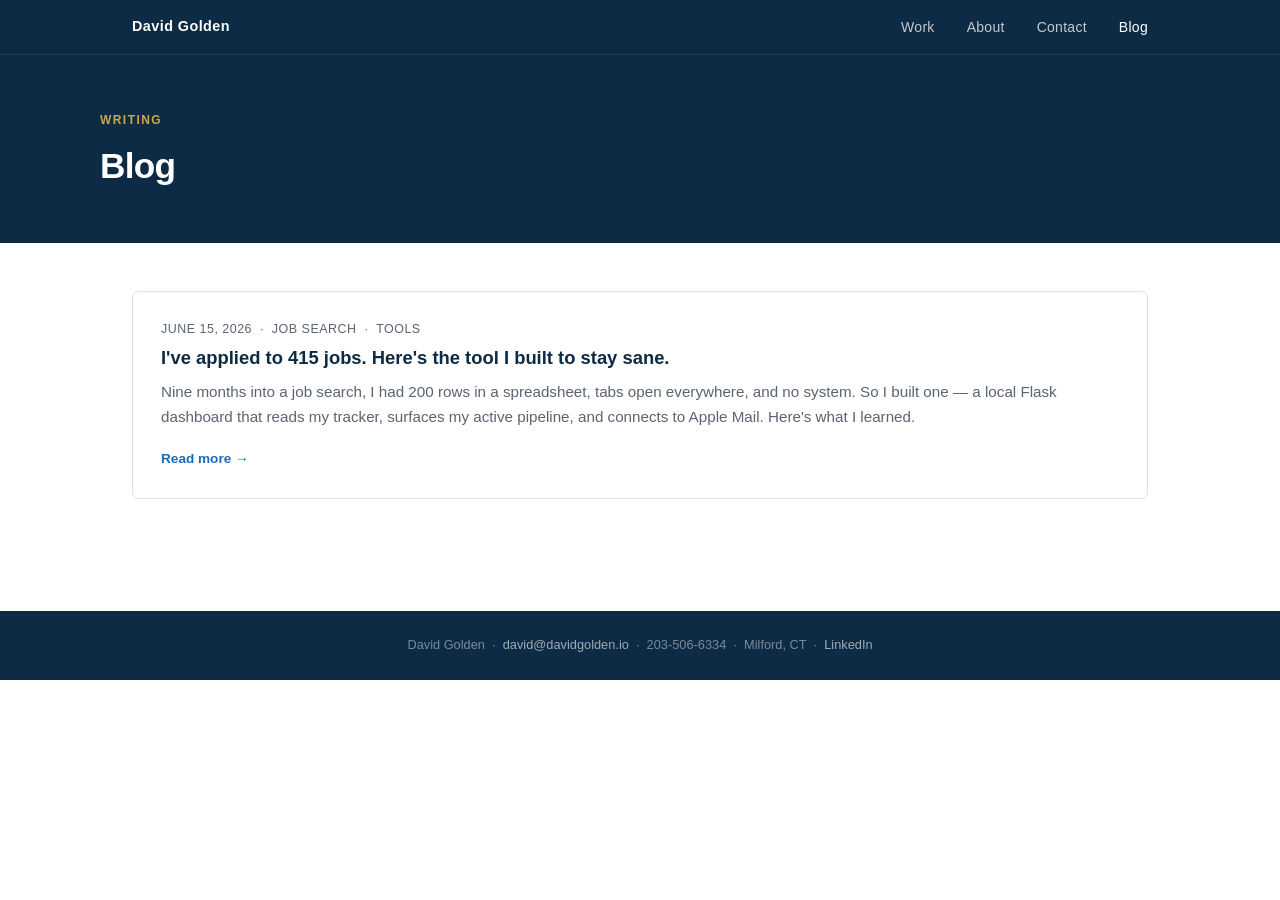
==== blog/index.html @ cab8aa8b "Add blog section with first post Blog index at /blog/, first post on the job search dashboard. Nav u" ====
<!DOCTYPE html>
<html lang="en">
<head>
  <meta charset="UTF-8" />
  <meta name="viewport" content="width=device-width, initial-scale=1.0" />
  <title>Blog — David Golden</title>
  <script async src="https://www.googletagmanager.com/gtag/js?id=G-X81694L2BY"></script>
  <script>
    window.dataLayer = window.dataLayer || [];
    function gtag(){dataLayer.push(arguments);}
    gtag('js', new Date());
    gtag('config', 'G-X81694L2BY');
  </script>
  <style>
    *, *::before, *::after { box-sizing: border-box; margin: 0; padding: 0; }

    :root {
      --navy:   #0D2B45;
      --blue:   #1A6BB5;
      --blue-lt:#EBF4FF;
      --gold:   #C9A84C;
      --ink:    #1A1A1A;
      --muted:  #5A6472;
      --border: #DDE3EA;
      --bg:     #FFFFFF;
      --bg-alt: #F7F9FC;
      --max:    1080px;
      --font:   -apple-system, BlinkMacSystemFont, 'Segoe UI', Helvetica, Arial, sans-serif;
    }

    html { scroll-behavior: smooth; }
    body { font-family: var(--font); color: var(--ink); background: var(--bg); font-size: 16px; line-height: 1.6; }

    nav {
      position: sticky; top: 0; z-index: 100;
      background: var(--navy);
      border-bottom: 1px solid rgba(255,255,255,0.08);
    }
    nav .nav-inner {
      max-width: var(--max); margin: 0 auto; padding: 0 2rem;
      display: flex; align-items: center; justify-content: space-between; height: 54px;
    }
    nav .nav-name { color: #fff; font-size: 0.9rem; font-weight: 600; letter-spacing: 0.03em; text-decoration: none; }
    nav ul { list-style: none; display: flex; gap: 2rem; }
    nav ul a { color: rgba(255,255,255,0.75); text-decoration: none; font-size: 0.875rem; letter-spacing: 0.02em; transition: color 0.15s; }
    nav ul a:hover, nav ul a.active { color: #fff; }

    .page-header {
      background: var(--navy); color: #fff;
      padding: 3.5rem 2rem 3rem;
    }
    .page-header-inner { max-width: var(--max); margin: 0 auto; }
    .page-header p { font-size: 0.75rem; font-weight: 700; letter-spacing: 0.12em; text-transform: uppercase; color: var(--gold); margin-bottom: 0.5rem; }
    .page-header h1 { font-size: clamp(1.6rem, 4vw, 2.2rem); font-weight: 700; letter-spacing: -0.02em; }

    main { max-width: var(--max); margin: 0 auto; padding: 3rem 2rem; }

    .post-list { list-style: none; display: flex; flex-direction: column; gap: 1.5rem; }

    .post-item {
      border: 1px solid var(--border);
      border-radius: 6px;
      padding: 1.75rem;
      transition: box-shadow 0.2s, border-color 0.2s;
    }
    .post-item:hover { box-shadow: 0 4px 20px rgba(0,0,0,0.07); border-color: #C3D3E8; }

    .post-meta { font-size: 0.78rem; color: var(--muted); letter-spacing: 0.04em; text-transform: uppercase; margin-bottom: 0.4rem; }
    .post-item h2 { font-size: 1.15rem; font-weight: 700; color: var(--navy); margin-bottom: 0.5rem; line-height: 1.35; }
    .post-item h2 a { text-decoration: none; color: inherit; }
    .post-item h2 a:hover { color: var(--blue); }
    .post-excerpt { font-size: 0.95rem; color: var(--muted); line-height: 1.65; margin-bottom: 1rem; }
    .read-more { font-size: 0.85rem; font-weight: 600; color: var(--blue); text-decoration: none; }
    .read-more:hover { text-decoration: underline; }

    footer {
      background: var(--navy); color: rgba(255,255,255,0.45);
      text-align: center; padding: 1.5rem 2rem; font-size: 0.8rem; margin-top: 4rem;
    }
    footer a { color: rgba(255,255,255,0.6); text-decoration: none; }
    footer a:hover { color: #fff; }

    @media (max-width: 480px) {
      nav .nav-inner { padding: 0 1rem; }
      nav ul { gap: 1rem; }
      nav ul a { font-size: 0.8rem; }
      main { padding: 2rem 1.25rem; }
    }
  </style>
</head>
<body>

<nav>
  <div class="nav-inner">
    <a href="/" class="nav-name">David Golden</a>
    <ul>
      <li><a href="/#work">Work</a></li>
      <li><a href="/#about">About</a></li>
      <li><a href="/#contact">Contact</a></li>
      <li><a href="/blog/" class="active">Blog</a></li>
    </ul>
  </div>
</nav>

<div class="page-header">
  <div class="page-header-inner">
    <p>Writing</p>
    <h1>Blog</h1>
  </div>
</div>

<main>
  <ul class="post-list">

    <li class="post-item">
      <p class="post-meta">June 15, 2026 &nbsp;·&nbsp; Job Search &nbsp;·&nbsp; Tools</p>
      <h2><a href="/blog/01-dashboard.html">I've applied to 415 jobs. Here's the tool I built to stay sane.</a></h2>
      <p class="post-excerpt">Nine months into a job search, I had 200 rows in a spreadsheet, tabs open everywhere, and no system. So I built one — a local Flask dashboard that reads my tracker, surfaces my active pipeline, and connects to Apple Mail. Here's what I learned.</p>
      <a href="/blog/01-dashboard.html" class="read-more">Read more →</a>
    </li>

  </ul>
</main>

<footer>
  <p>
    David Golden &nbsp;·&nbsp;
    <a href="mailto:david@davidgolden.io">david@davidgolden.io</a>
    &nbsp;·&nbsp; 203-506-6334 &nbsp;·&nbsp; Milford, CT
    &nbsp;·&nbsp;
    <a href="https://linkedin.com/in/davidgolden99" target="_blank">LinkedIn</a>
  </p>
</footer>

</body>
</html>
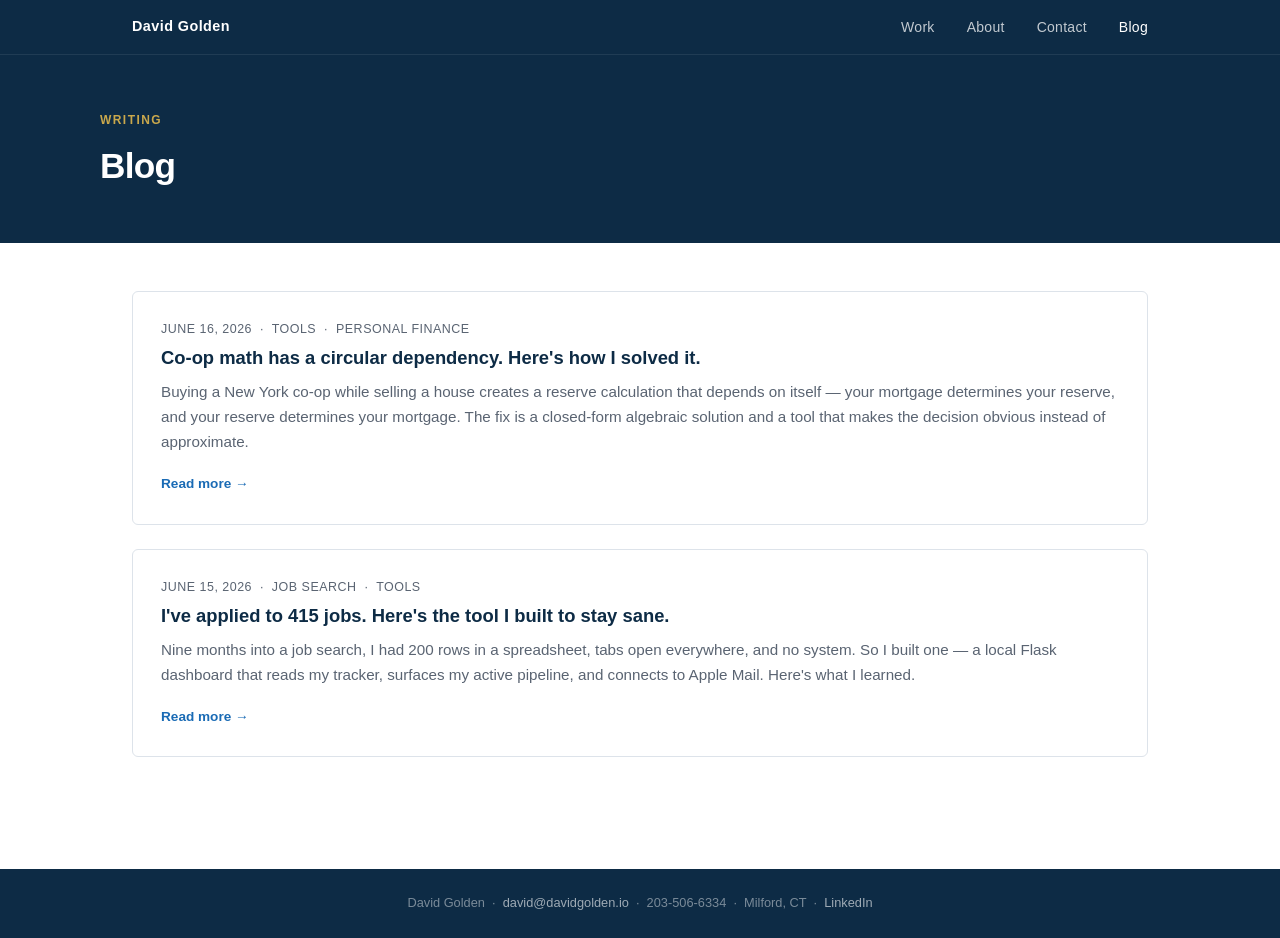
==== commit 9983b19f: "Add second blog post: co-op reserve math New post (02-coop-math.html) explains the circular reserve/" ====
--- a/blog/index.html
+++ b/blog/index.html
@@ -113,6 +113,13 @@
   <ul class="post-list">
 
     <li class="post-item">
+      <p class="post-meta">June 16, 2026 &nbsp;·&nbsp; Tools &nbsp;·&nbsp; Personal Finance</p>
+      <h2><a href="/blog/02-coop-math.html">Co-op math has a circular dependency. Here's how I solved it.</a></h2>
+      <p class="post-excerpt">Buying a New York co-op while selling a house creates a reserve calculation that depends on itself — your mortgage determines your reserve, and your reserve determines your mortgage. The fix is a closed-form algebraic solution and a tool that makes the decision obvious instead of approximate.</p>
+      <a href="/blog/02-coop-math.html" class="read-more">Read more →</a>
+    </li>
+
+    <li class="post-item">
       <p class="post-meta">June 15, 2026 &nbsp;·&nbsp; Job Search &nbsp;·&nbsp; Tools</p>
       <h2><a href="/blog/01-dashboard.html">I've applied to 415 jobs. Here's the tool I built to stay sane.</a></h2>
       <p class="post-excerpt">Nine months into a job search, I had 200 rows in a spreadsheet, tabs open everywhere, and no system. So I built one — a local Flask dashboard that reads my tracker, surfaces my active pipeline, and connects to Apple Mail. Here's what I learned.</p>
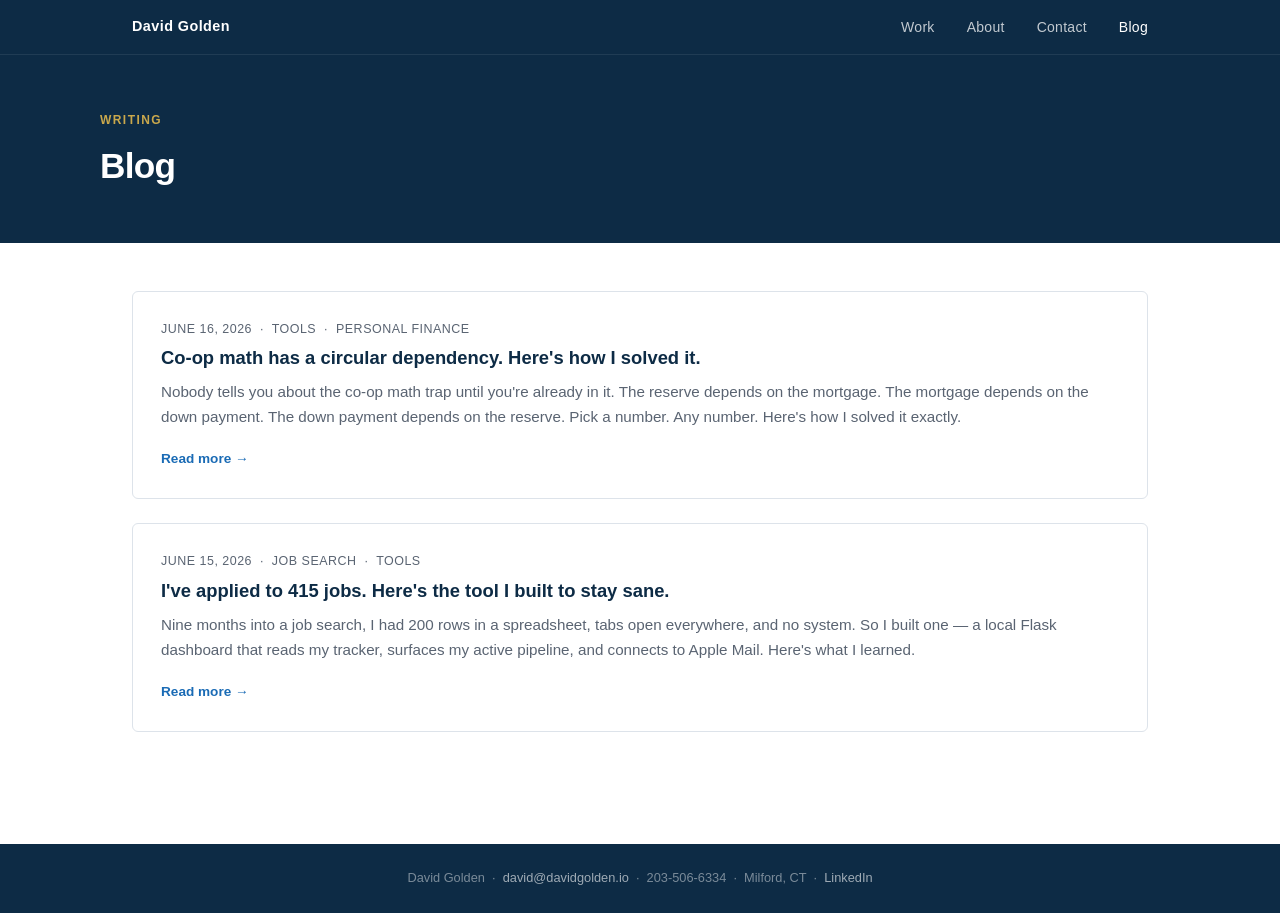
==== commit cf8e292b: "Humanize co-op math post and index teaser Rewrote blog post body and index excerpt to match brand vo" ====
--- a/blog/index.html
+++ b/blog/index.html
@@ -115,7 +115,7 @@
     <li class="post-item">
       <p class="post-meta">June 16, 2026 &nbsp;·&nbsp; Tools &nbsp;·&nbsp; Personal Finance</p>
       <h2><a href="/blog/02-coop-math.html">Co-op math has a circular dependency. Here's how I solved it.</a></h2>
-      <p class="post-excerpt">Buying a New York co-op while selling a house creates a reserve calculation that depends on itself — your mortgage determines your reserve, and your reserve determines your mortgage. The fix is a closed-form algebraic solution and a tool that makes the decision obvious instead of approximate.</p>
+      <p class="post-excerpt">Nobody tells you about the co-op math trap until you're already in it. The reserve depends on the mortgage. The mortgage depends on the down payment. The down payment depends on the reserve. Pick a number. Any number. Here's how I solved it exactly.</p>
       <a href="/blog/02-coop-math.html" class="read-more">Read more →</a>
     </li>
 
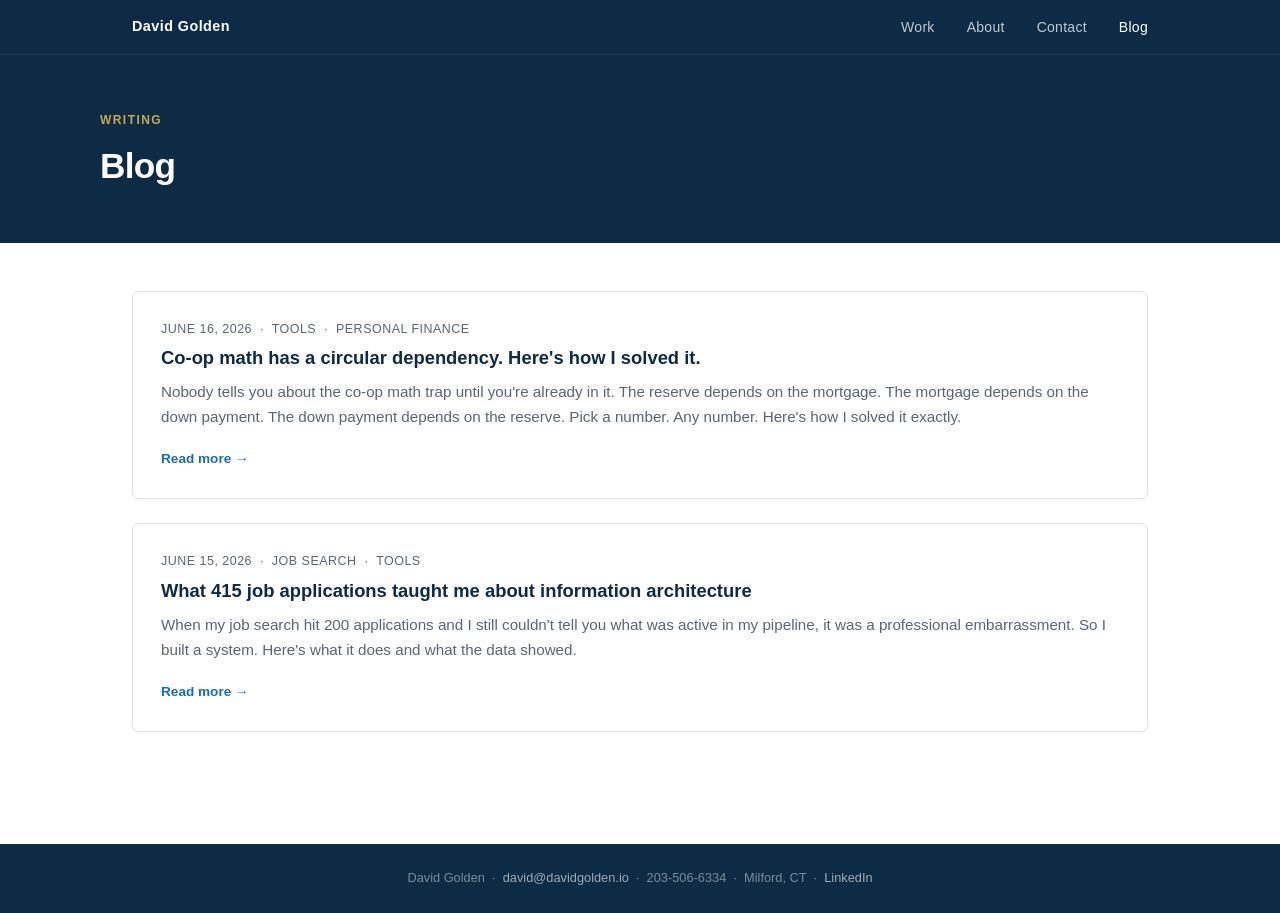
==== commit 49af0755: "Update blog index title and excerpt for post 01 Reflects new framing: IA/systems angle, not job-sear" ====
--- a/blog/index.html
+++ b/blog/index.html
@@ -121,8 +121,8 @@
 
     <li class="post-item">
       <p class="post-meta">June 15, 2026 &nbsp;·&nbsp; Job Search &nbsp;·&nbsp; Tools</p>
-      <h2><a href="/blog/01-dashboard.html">I've applied to 415 jobs. Here's the tool I built to stay sane.</a></h2>
-      <p class="post-excerpt">Nine months into a job search, I had 200 rows in a spreadsheet, tabs open everywhere, and no system. So I built one — a local Flask dashboard that reads my tracker, surfaces my active pipeline, and connects to Apple Mail. Here's what I learned.</p>
+      <h2><a href="/blog/01-dashboard.html">What 415 job applications taught me about information architecture</a></h2>
+      <p class="post-excerpt">When my job search hit 200 applications and I still couldn't tell you what was active in my pipeline, it was a professional embarrassment. So I built a system. Here's what it does and what the data showed.</p>
       <a href="/blog/01-dashboard.html" class="read-more">Read more →</a>
     </li>
 
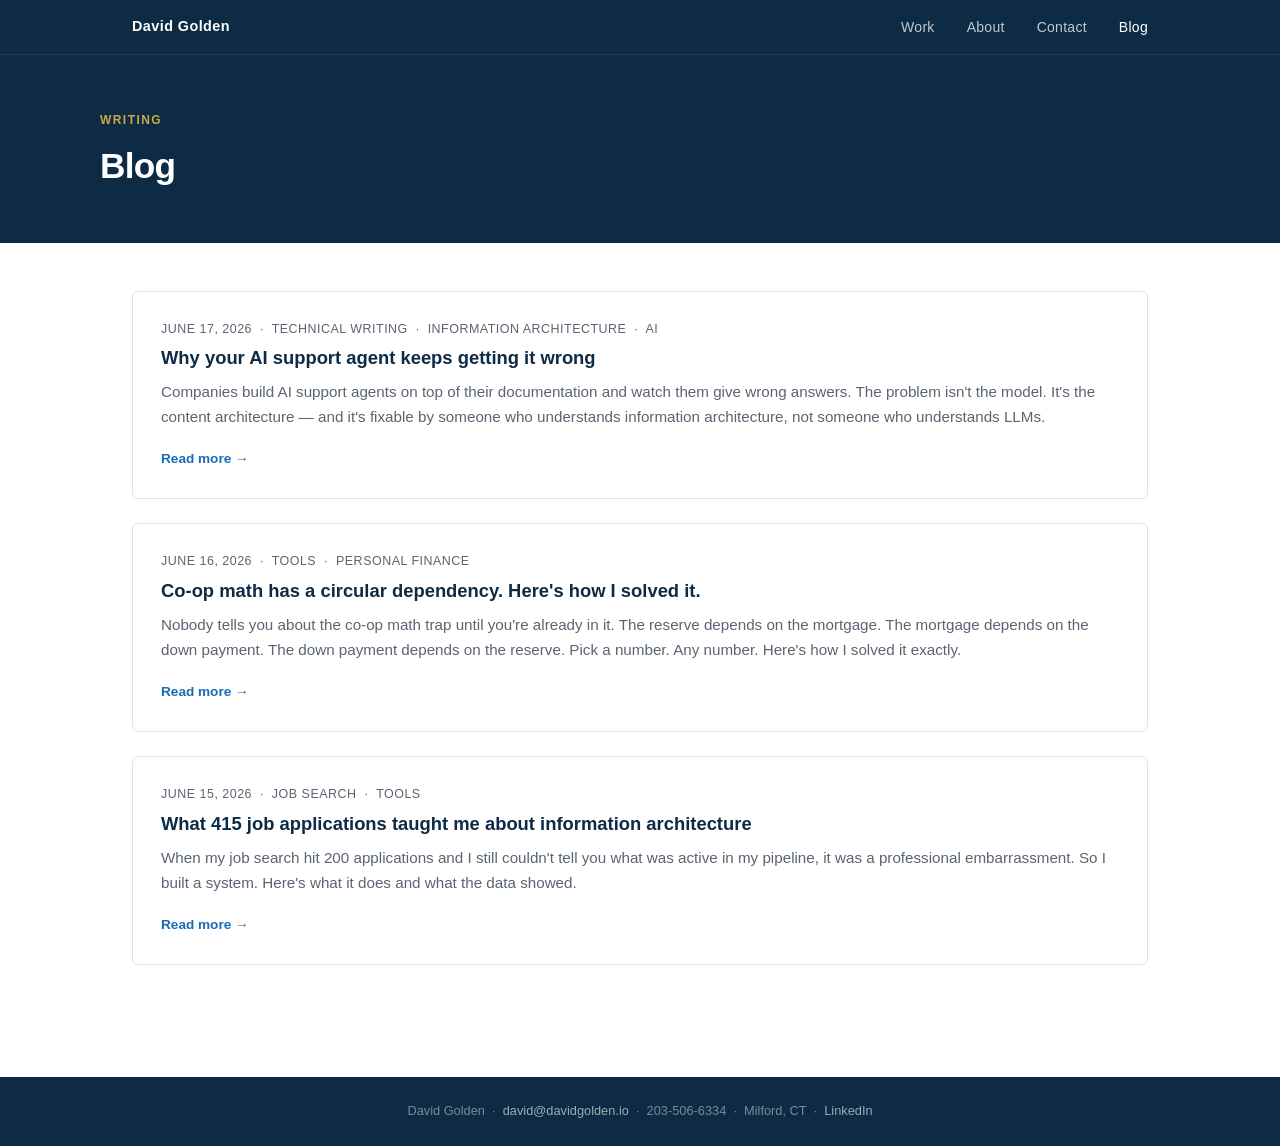
==== commit 23b366b0: "Apply portfolio-feedback-6: hero subhead, WPKN reframe, AI positioning, schema.org markup, resume pr" ====
--- a/blog/index.html
+++ b/blog/index.html
@@ -113,6 +113,13 @@
   <ul class="post-list">
 
     <li class="post-item">
+      <p class="post-meta">June 17, 2026 &nbsp;·&nbsp; Technical Writing &nbsp;·&nbsp; Information Architecture &nbsp;·&nbsp; AI</p>
+      <h2><a href="/blog/03-ai-docs.html">Why your AI support agent keeps getting it wrong</a></h2>
+      <p class="post-excerpt">Companies build AI support agents on top of their documentation and watch them give wrong answers. The problem isn't the model. It's the content architecture — and it's fixable by someone who understands information architecture, not someone who understands LLMs.</p>
+      <a href="/blog/03-ai-docs.html" class="read-more">Read more →</a>
+    </li>
+
+    <li class="post-item">
       <p class="post-meta">June 16, 2026 &nbsp;·&nbsp; Tools &nbsp;·&nbsp; Personal Finance</p>
       <h2><a href="/blog/02-coop-math.html">Co-op math has a circular dependency. Here's how I solved it.</a></h2>
       <p class="post-excerpt">Nobody tells you about the co-op math trap until you're already in it. The reserve depends on the mortgage. The mortgage depends on the down payment. The down payment depends on the reserve. Pick a number. Any number. Here's how I solved it exactly.</p>
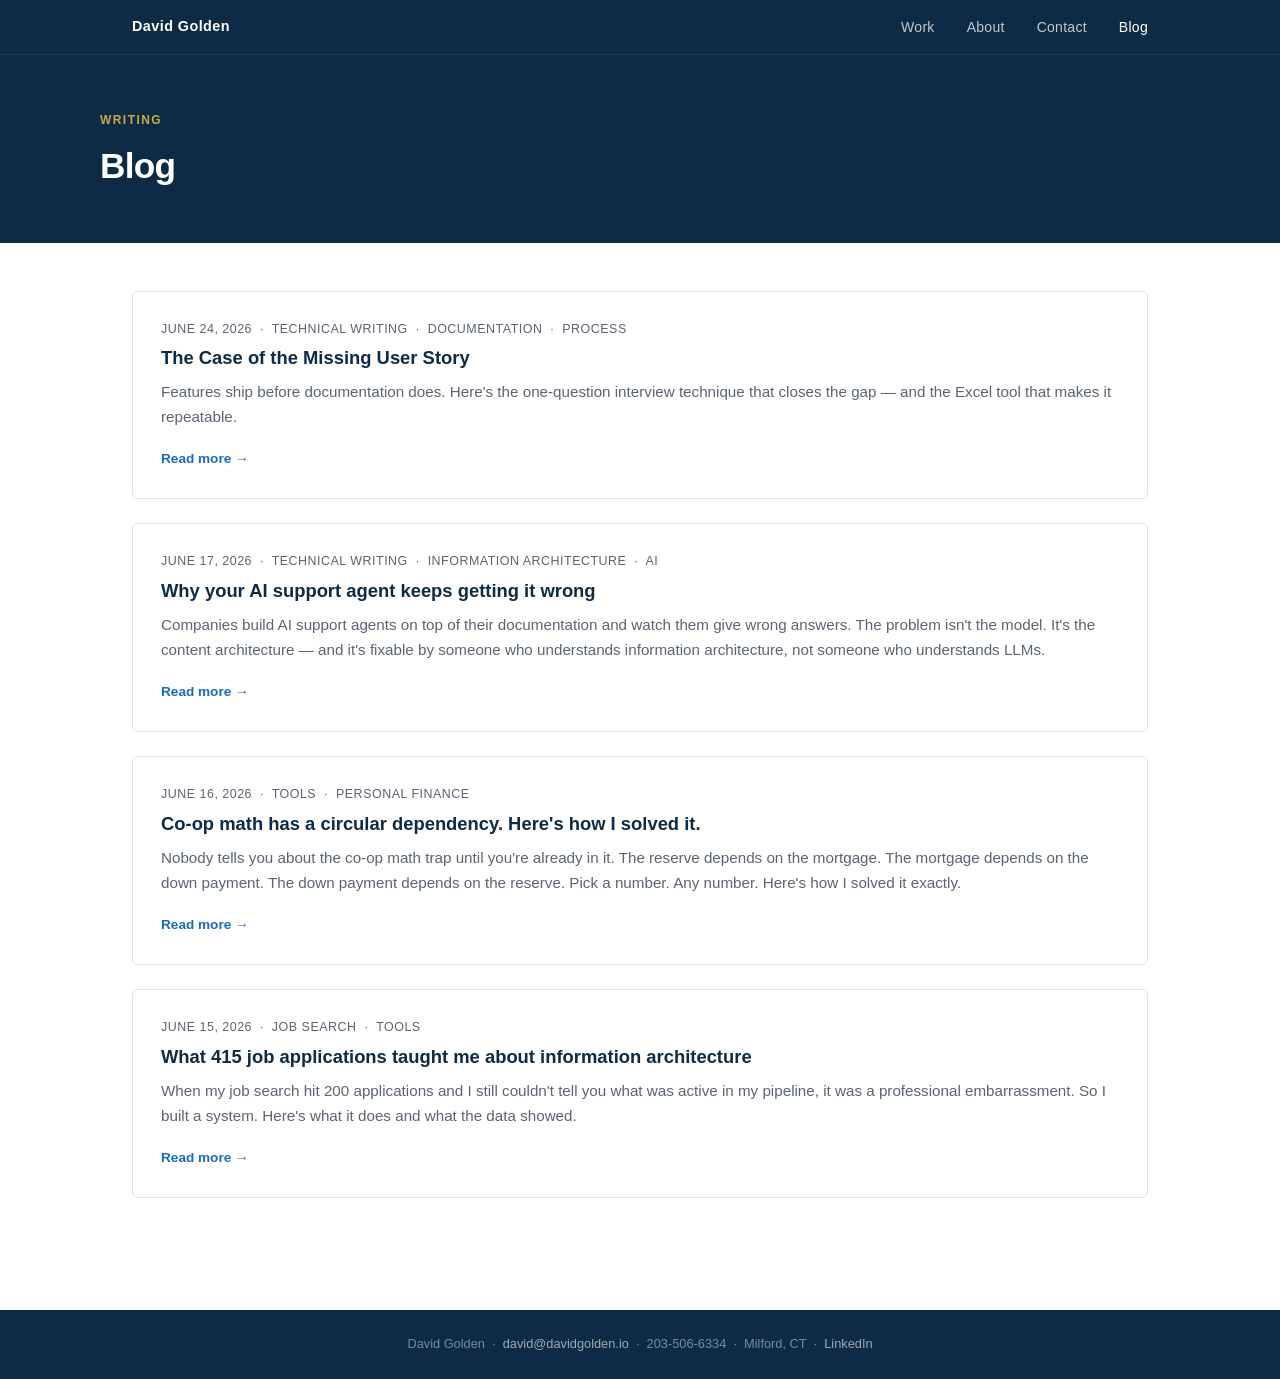
==== commit f9fde118: "Add blog post: The Case of the Missing User Story Co-Authored-By: Claude Sonnet 4.6 <noreply@anthrop" ====
--- a/blog/index.html
+++ b/blog/index.html
@@ -113,6 +113,13 @@
   <ul class="post-list">
 
     <li class="post-item">
+      <p class="post-meta">June 24, 2026 &nbsp;·&nbsp; Technical Writing &nbsp;·&nbsp; Documentation &nbsp;·&nbsp; Process</p>
+      <h2><a href="/blog/04-missing-user-story.html">The Case of the Missing User Story</a></h2>
+      <p class="post-excerpt">Features ship before documentation does. Here's the one-question interview technique that closes the gap — and the Excel tool that makes it repeatable.</p>
+      <a href="/blog/04-missing-user-story.html" class="read-more">Read more →</a>
+    </li>
+
+    <li class="post-item">
       <p class="post-meta">June 17, 2026 &nbsp;·&nbsp; Technical Writing &nbsp;·&nbsp; Information Architecture &nbsp;·&nbsp; AI</p>
       <h2><a href="/blog/03-ai-docs.html">Why your AI support agent keeps getting it wrong</a></h2>
       <p class="post-excerpt">Companies build AI support agents on top of their documentation and watch them give wrong answers. The problem isn't the model. It's the content architecture — and it's fixable by someone who understands information architecture, not someone who understands LLMs.</p>
